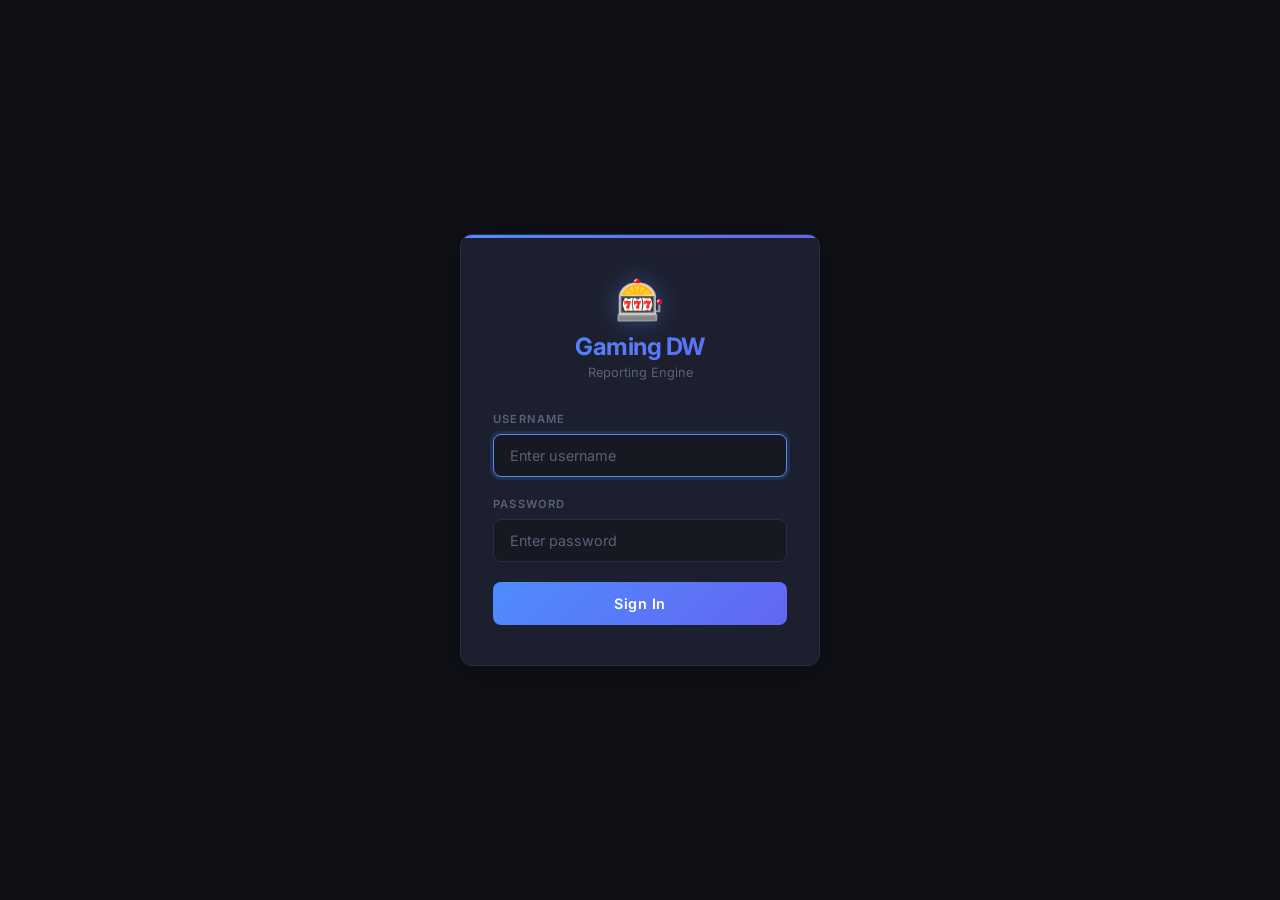
==== src/GamingDW.WebApp/wwwroot/login.html @ 59429f2c "first commit" ====
<!DOCTYPE html>
<html lang="en">

<head>
    <meta charset="UTF-8">
    <meta name="viewport" content="width=device-width, initial-scale=1.0">
    <title>Gaming DW — Login</title>
    <link rel="preconnect" href="https://fonts.googleapis.com">
    <link href="https://fonts.googleapis.com/css2?family=Inter:wght@300;400;500;600;700&display=swap" rel="stylesheet">
    <style>
        :root {
            --bg-primary: #0f1117;
            --bg-secondary: #161822;
            --bg-card: #1c1f2e;
            --border: #2a2d3e;
            --border-accent: #3b3f56;
            --text-primary: #e8eaf0;
            --text-secondary: #8b8fa3;
            --text-muted: #5c6078;
            --accent-blue: #4f8cff;
            --accent-blue-dim: rgba(79, 140, 255, 0.15);
            --accent-red: #f87171;
            --gradient-blue: linear-gradient(135deg, #4f8cff, #6366f1);
            --radius: 12px;
            --font: 'Inter', -apple-system, BlinkMacSystemFont, 'Segoe UI', sans-serif;
        }

        *,
        *::before,
        *::after {
            box-sizing: border-box;
            margin: 0;
            padding: 0;
        }

        body {
            font-family: var(--font);
            background: var(--bg-primary);
            color: var(--text-primary);
            min-height: 100vh;
            display: flex;
            align-items: center;
            justify-content: center;
            -webkit-font-smoothing: antialiased;
        }

        .login-container {
            width: 100%;
            max-width: 400px;
            padding: 20px;
        }

        .login-card {
            background: var(--bg-card);
            border: 1px solid var(--border);
            border-radius: var(--radius);
            padding: 40px 32px;
            box-shadow: 0 8px 40px rgba(0, 0, 0, 0.35);
            position: relative;
            overflow: hidden;
        }

        .login-card::before {
            content: '';
            position: absolute;
            top: 0;
            left: 0;
            right: 0;
            height: 3px;
            background: var(--gradient-blue);
        }

        .logo {
            text-align: center;
            margin-bottom: 32px;
        }

        .logo-icon {
            font-size: 2.5rem;
            display: block;
            margin-bottom: 8px;
            filter: drop-shadow(0 0 12px rgba(79, 140, 255, 0.4));
        }

        .logo h1 {
            font-size: 1.5rem;
            font-weight: 700;
            background: var(--gradient-blue);
            -webkit-background-clip: text;
            -webkit-text-fill-color: transparent;
            background-clip: text;
            letter-spacing: -0.5px;
        }

        .logo p {
            color: var(--text-muted);
            font-size: 0.8rem;
            margin-top: 4px;
        }

        .form-group {
            margin-bottom: 20px;
        }

        .form-group label {
            display: block;
            font-size: 0.7rem;
            font-weight: 600;
            text-transform: uppercase;
            letter-spacing: 1.2px;
            color: var(--text-muted);
            margin-bottom: 8px;
        }

        .form-group input {
            width: 100%;
            padding: 12px 16px;
            background: var(--bg-secondary);
            border: 1px solid var(--border);
            border-radius: 8px;
            color: var(--text-primary);
            font-family: var(--font);
            font-size: 0.9rem;
            outline: none;
            transition: border-color 0.25s;
        }

        .form-group input:focus {
            border-color: var(--accent-blue);
            box-shadow: 0 0 0 3px var(--accent-blue-dim);
        }

        .form-group input::placeholder {
            color: var(--text-muted);
        }

        .btn-login {
            width: 100%;
            padding: 13px;
            background: var(--gradient-blue);
            border: none;
            border-radius: 8px;
            color: white;
            font-family: var(--font);
            font-size: 0.9rem;
            font-weight: 600;
            cursor: pointer;
            transition: opacity 0.25s, transform 0.15s;
            letter-spacing: 0.5px;
        }

        .btn-login:hover {
            opacity: 0.9;
            transform: translateY(-1px);
        }

        .btn-login:active {
            transform: translateY(0);
        }

        .error-msg {
            background: rgba(248, 113, 113, 0.1);
            border: 1px solid rgba(248, 113, 113, 0.3);
            color: var(--accent-red);
            padding: 10px 14px;
            border-radius: 8px;
            font-size: 0.8rem;
            margin-bottom: 20px;
            display: none;
            text-align: center;
        }

        .error-msg.visible {
            display: block;
            animation: shake 0.4s ease;
        }

        @keyframes shake {

            0%,
            100% {
                transform: translateX(0);
            }

            25% {
                transform: translateX(-6px);
            }

            75% {
                transform: translateX(6px);
            }
        }
    </style>
</head>

<body>
    <div class="login-container">
        <div class="login-card">
            <div class="logo">
                <span class="logo-icon">🎰</span>
                <h1>Gaming DW</h1>
                <p>Reporting Engine</p>
            </div>
            <div class="error-msg" id="error-msg">Invalid username or password</div>
            <form id="login-form">
                <div class="form-group">
                    <label for="username">Username</label>
                    <input type="text" id="username" name="username" placeholder="Enter username" required
                        autocomplete="username" autofocus>
                </div>
                <div class="form-group">
                    <label for="password">Password</label>
                    <input type="password" id="password" name="password" placeholder="Enter password" required
                        autocomplete="current-password">
                </div>
                <button type="submit" class="btn-login">Sign In</button>
            </form>
        </div>
    </div>
    <script>
        document.getElementById('login-form').addEventListener('submit', async (e) => {
            e.preventDefault();
            const errEl = document.getElementById('error-msg');
            errEl.classList.remove('visible');

            const username = document.getElementById('username').value;
            const password = document.getElementById('password').value;

            try {
                const res = await fetch('/api/auth/login', {
                    method: 'POST',
                    headers: { 'Content-Type': 'application/json' },
                    body: JSON.stringify({ username, password })
                });
                if (res.ok) {
                    window.location.href = '/';
                } else {
                    errEl.textContent = (await res.json()).error || 'Invalid credentials';
                    errEl.classList.add('visible');
                }
            } catch {
                errEl.textContent = 'Connection error';
                errEl.classList.add('visible');
            }
        });
    </script>
</body>

</html>
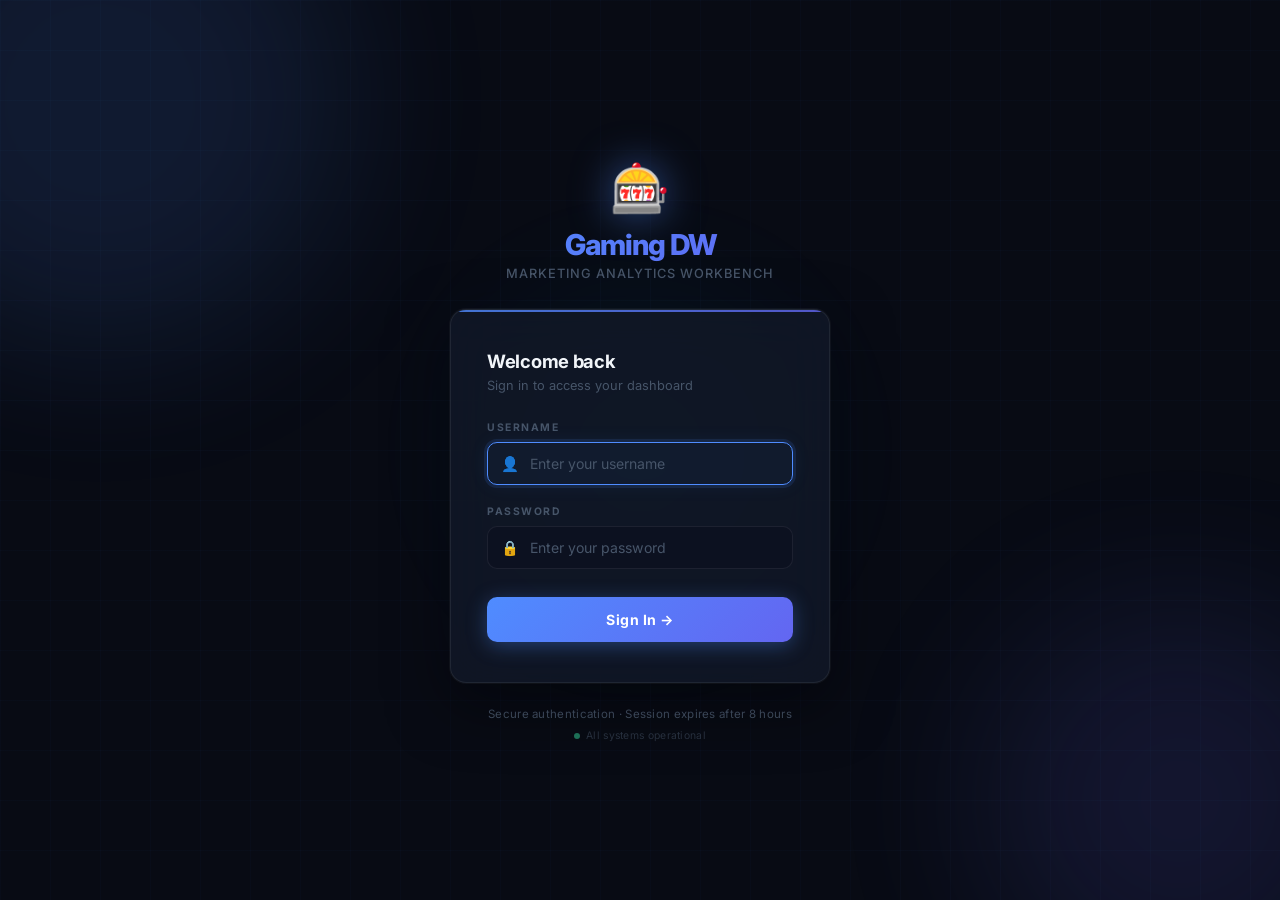
==== commit 38f50b07: "modified:   src/GamingDW.DataGenerator/Program.cs modified:   src/GamingDW.WebApp/Auth/AuthService.c" ====
--- a/src/GamingDW.WebApp/wwwroot/login.html
+++ b/src/GamingDW.WebApp/wwwroot/login.html
@@ -4,30 +4,31 @@
 <head>
     <meta charset="UTF-8">
     <meta name="viewport" content="width=device-width, initial-scale=1.0">
-    <title>Gaming DW — Login</title>
+    <title>Gaming DW — Sign In</title>
+    <meta name="description" content="Sign in to the Gaming DW Marketing Analytics Workbench">
     <link rel="preconnect" href="https://fonts.googleapis.com">
-    <link href="https://fonts.googleapis.com/css2?family=Inter:wght@300;400;500;600;700&display=swap" rel="stylesheet">
+    <link rel="preconnect" href="https://fonts.gstatic.com" crossorigin>
+    <link href="https://fonts.googleapis.com/css2?family=Inter:wght@300;400;500;600;700;800&display=swap" rel="stylesheet">
     <style>
         :root {
-            --bg-primary: #0f1117;
-            --bg-secondary: #161822;
-            --bg-card: #1c1f2e;
-            --border: #2a2d3e;
-            --border-accent: #3b3f56;
-            --text-primary: #e8eaf0;
-            --text-secondary: #8b8fa3;
-            --text-muted: #5c6078;
+            --bg-primary: #080b14;
+            --bg-card: #111827;
+            --bg-secondary: #0d1121;
+            --border: rgba(255, 255, 255, 0.07);
+            --border-accent: rgba(255, 255, 255, 0.14);
+            --text-primary: #f1f5f9;
+            --text-secondary: #94a3b8;
+            --text-muted: #475569;
             --accent-blue: #4f8cff;
-            --accent-blue-dim: rgba(79, 140, 255, 0.15);
+            --accent-blue-bright: #60a5fa;
+            --accent-blue-dim: rgba(79, 140, 255, 0.12);
             --accent-red: #f87171;
-            --gradient-blue: linear-gradient(135deg, #4f8cff, #6366f1);
-            --radius: 12px;
+            --gradient-blue: linear-gradient(135deg, #4f8cff 0%, #6366f1 100%);
+            --radius: 16px;
             --font: 'Inter', -apple-system, BlinkMacSystemFont, 'Segoe UI', sans-serif;
         }
 
-        *,
-        *::before,
-        *::after {
+        *, *::before, *::after {
             box-sizing: border-box;
             margin: 0;
             padding: 0;
@@ -42,189 +43,441 @@
             align-items: center;
             justify-content: center;
             -webkit-font-smoothing: antialiased;
-        }
-
-        .login-container {
+            overflow: hidden;
+        }
+
+        /* Animated background */
+        .bg-effects {
+            position: fixed;
+            inset: 0;
+            pointer-events: none;
+            overflow: hidden;
+        }
+
+        .bg-orb {
+            position: absolute;
+            border-radius: 50%;
+            filter: blur(80px);
+            opacity: 0.12;
+            animation: orbFloat 8s ease-in-out infinite;
+        }
+
+        .bg-orb-1 {
+            width: 500px;
+            height: 500px;
+            background: #4f8cff;
+            top: -150px;
+            left: -150px;
+            animation-delay: 0s;
+        }
+
+        .bg-orb-2 {
+            width: 400px;
+            height: 400px;
+            background: #6366f1;
+            bottom: -100px;
+            right: -100px;
+            animation-delay: -3s;
+        }
+
+        .bg-orb-3 {
+            width: 300px;
+            height: 300px;
+            background: #22d3ee;
+            top: 50%;
+            left: 50%;
+            transform: translate(-50%, -50%);
+            animation-delay: -6s;
+            opacity: 0.06;
+        }
+
+        .bg-grid {
+            position: fixed;
+            inset: 0;
+            background-image:
+                linear-gradient(rgba(79, 140, 255, 0.025) 1px, transparent 1px),
+                linear-gradient(90deg, rgba(79, 140, 255, 0.025) 1px, transparent 1px);
+            background-size: 50px 50px;
+        }
+
+        @keyframes orbFloat {
+            0%, 100% { transform: translate(0, 0) scale(1); }
+            33% { transform: translate(20px, -20px) scale(1.05); }
+            66% { transform: translate(-10px, 15px) scale(0.97); }
+        }
+
+        /* Login wrapper */
+        .login-wrapper {
             width: 100%;
-            max-width: 400px;
+            max-width: 420px;
             padding: 20px;
-        }
-
-        .login-card {
-            background: var(--bg-card);
-            border: 1px solid var(--border);
-            border-radius: var(--radius);
-            padding: 40px 32px;
-            box-shadow: 0 8px 40px rgba(0, 0, 0, 0.35);
             position: relative;
-            overflow: hidden;
-        }
-
-        .login-card::before {
-            content: '';
-            position: absolute;
-            top: 0;
-            left: 0;
-            right: 0;
-            height: 3px;
-            background: var(--gradient-blue);
-        }
-
-        .logo {
+            z-index: 10;
+            animation: slideUp 0.5s cubic-bezier(0.34, 1.56, 0.64, 1);
+        }
+
+        @keyframes slideUp {
+            from { opacity: 0; transform: translateY(24px) scale(0.97); }
+            to { opacity: 1; transform: translateY(0) scale(1); }
+        }
+
+        /* Brand strip above card */
+        .brand-strip {
             text-align: center;
-            margin-bottom: 32px;
-        }
-
-        .logo-icon {
-            font-size: 2.5rem;
-            display: block;
-            margin-bottom: 8px;
-            filter: drop-shadow(0 0 12px rgba(79, 140, 255, 0.4));
-        }
-
-        .logo h1 {
-            font-size: 1.5rem;
-            font-weight: 700;
+            margin-bottom: 28px;
+        }
+
+        .brand-icon {
+            font-size: 3rem;
+            display: inline-block;
+            margin-bottom: 10px;
+            filter: drop-shadow(0 0 20px rgba(79, 140, 255, 0.5));
+            animation: iconFloat 3s ease-in-out infinite;
+        }
+
+        @keyframes iconFloat {
+            0%, 100% { transform: translateY(0); }
+            50% { transform: translateY(-6px); }
+        }
+
+        .brand-name {
+            font-size: 1.8rem;
+            font-weight: 800;
             background: var(--gradient-blue);
             -webkit-background-clip: text;
             -webkit-text-fill-color: transparent;
             background-clip: text;
-            letter-spacing: -0.5px;
-        }
-
-        .logo p {
+            letter-spacing: -1px;
+            display: block;
+        }
+
+        .brand-sub {
             color: var(--text-muted);
             font-size: 0.8rem;
+            font-weight: 500;
+            letter-spacing: 1px;
+            text-transform: uppercase;
             margin-top: 4px;
         }
 
+        /* Card */
+        .login-card {
+            background: rgba(17, 24, 39, 0.85);
+            border: 1px solid var(--border);
+            border-radius: var(--radius);
+            padding: 40px 36px;
+            backdrop-filter: blur(24px);
+            -webkit-backdrop-filter: blur(24px);
+            box-shadow:
+                0 0 0 1px rgba(255, 255, 255, 0.04),
+                0 20px 60px rgba(0, 0, 0, 0.5),
+                0 0 80px rgba(79, 140, 255, 0.04);
+            position: relative;
+            overflow: hidden;
+        }
+
+        .login-card::before {
+            content: '';
+            position: absolute;
+            top: 0; left: 0; right: 0;
+            height: 2px;
+            background: var(--gradient-blue);
+            opacity: 0.8;
+        }
+
+        .card-title {
+            font-size: 1.15rem;
+            font-weight: 700;
+            color: var(--text-primary);
+            margin-bottom: 6px;
+            letter-spacing: -0.3px;
+        }
+
+        .card-subtitle {
+            font-size: 0.8rem;
+            color: var(--text-muted);
+            margin-bottom: 28px;
+        }
+
+        /* Form */
         .form-group {
             margin-bottom: 20px;
         }
 
         .form-group label {
             display: block;
-            font-size: 0.7rem;
-            font-weight: 600;
+            font-size: 0.65rem;
+            font-weight: 700;
             text-transform: uppercase;
-            letter-spacing: 1.2px;
+            letter-spacing: 1.5px;
             color: var(--text-muted);
             margin-bottom: 8px;
+        }
+
+        .input-wrapper {
+            position: relative;
+        }
+
+        .input-icon {
+            position: absolute;
+            left: 14px;
+            top: 50%;
+            transform: translateY(-50%);
+            color: var(--text-muted);
+            font-size: 0.9rem;
+            pointer-events: none;
+            transition: color 0.2s;
         }
 
         .form-group input {
             width: 100%;
-            padding: 12px 16px;
-            background: var(--bg-secondary);
+            padding: 12px 16px 12px 42px;
+            background: rgba(13, 17, 33, 0.8);
             border: 1px solid var(--border);
-            border-radius: 8px;
+            border-radius: 10px;
             color: var(--text-primary);
             font-family: var(--font);
-            font-size: 0.9rem;
+            font-size: 0.88rem;
             outline: none;
-            transition: border-color 0.25s;
+            transition: border-color 0.2s, box-shadow 0.2s, background 0.2s;
         }
 
         .form-group input:focus {
             border-color: var(--accent-blue);
-            box-shadow: 0 0 0 3px var(--accent-blue-dim);
+            background: rgba(79, 140, 255, 0.04);
+            box-shadow: 0 0 0 3px var(--accent-blue-dim), 0 0 20px rgba(79, 140, 255, 0.08);
+        }
+
+        .form-group input:focus ~ .input-icon,
+        .input-wrapper:focus-within .input-icon {
+            color: var(--accent-blue);
         }
 
         .form-group input::placeholder {
             color: var(--text-muted);
         }
 
+        /* submit button */
         .btn-login {
             width: 100%;
-            padding: 13px;
+            padding: 14px;
             background: var(--gradient-blue);
             border: none;
-            border-radius: 8px;
+            border-radius: 10px;
             color: white;
             font-family: var(--font);
-            font-size: 0.9rem;
-            font-weight: 600;
+            font-size: 0.88rem;
+            font-weight: 700;
             cursor: pointer;
-            transition: opacity 0.25s, transform 0.15s;
+            transition: all 0.2s cubic-bezier(0.4, 0, 0.2, 1);
             letter-spacing: 0.5px;
+            position: relative;
+            overflow: hidden;
+            box-shadow: 0 4px 20px rgba(79, 140, 255, 0.35);
+            margin-top: 8px;
+        }
+
+        .btn-login::before {
+            content: '';
+            position: absolute;
+            inset: 0;
+            background: linear-gradient(135deg, rgba(255,255,255,0.1) 0%, transparent 100%);
+            opacity: 0;
+            transition: opacity 0.2s;
         }
 
         .btn-login:hover {
-            opacity: 0.9;
-            transform: translateY(-1px);
+            transform: translateY(-2px);
+            box-shadow: 0 8px 30px rgba(79, 140, 255, 0.5);
+        }
+
+        .btn-login:hover::before {
+            opacity: 1;
         }
 
         .btn-login:active {
             transform: translateY(0);
-        }
-
+            box-shadow: 0 4px 16px rgba(79, 140, 255, 0.3);
+        }
+
+        .btn-login:disabled {
+            opacity: 0.7;
+            cursor: not-allowed;
+            transform: none;
+        }
+
+        /* Loading spinner inside button */
+        .btn-login.loading .btn-text { opacity: 0; }
+        .btn-login.loading::after {
+            content: '';
+            position: absolute;
+            width: 18px; height: 18px;
+            border: 2px solid rgba(255,255,255,0.3);
+            border-top-color: white;
+            border-radius: 50%;
+            animation: spin 0.6s linear infinite;
+            top: 50%; left: 50%;
+            transform: translate(-50%, -50%);
+        }
+
+        @keyframes spin {
+            to { transform: translate(-50%, -50%) rotate(360deg); }
+        }
+
+        /* Error */
         .error-msg {
-            background: rgba(248, 113, 113, 0.1);
-            border: 1px solid rgba(248, 113, 113, 0.3);
+            background: rgba(248, 113, 113, 0.08);
+            border: 1px solid rgba(248, 113, 113, 0.25);
             color: var(--accent-red);
-            padding: 10px 14px;
-            border-radius: 8px;
+            padding: 12px 16px;
+            border-radius: 10px;
             font-size: 0.8rem;
             margin-bottom: 20px;
             display: none;
+            align-items: center;
+            gap: 8px;
+        }
+
+        .error-msg.visible {
+            display: flex;
+            animation: shake 0.4s ease;
+        }
+
+        .error-icon { font-size: 1rem; flex-shrink: 0; }
+
+        @keyframes shake {
+            0%, 100% { transform: translateX(0); }
+            20% { transform: translateX(-6px); }
+            40% { transform: translateX(6px); }
+            60% { transform: translateX(-4px); }
+            80% { transform: translateX(4px); }
+        }
+
+        /* Footer note */
+        .login-footer {
             text-align: center;
-        }
-
-        .error-msg.visible {
-            display: block;
-            animation: shake 0.4s ease;
-        }
-
-        @keyframes shake {
-
-            0%,
-            100% {
-                transform: translateX(0);
-            }
-
-            25% {
-                transform: translateX(-6px);
-            }
-
-            75% {
-                transform: translateX(6px);
-            }
+            margin-top: 24px;
+            color: var(--text-muted);
+            font-size: 0.72rem;
+            letter-spacing: 0.3px;
+        }
+
+        .version-tag {
+            display: inline-flex;
+            align-items: center;
+            gap: 6px;
+            color: var(--text-muted);
+            font-size: 0.65rem;
+            margin-top: 8px;
+            opacity: 0.5;
+        }
+
+        .status-dot {
+            width: 6px;
+            height: 6px;
+            border-radius: 50%;
+            background: #34d399;
+            animation: pulse 2s ease infinite;
+        }
+
+        @keyframes pulse {
+            0%, 100% { box-shadow: 0 0 0 0 rgba(52, 211, 153, 0.5); }
+            50% { box-shadow: 0 0 0 5px rgba(52, 211, 153, 0); }
         }
     </style>
 </head>
 
 <body>
-    <div class="login-container">
+    <div class="bg-effects">
+        <div class="bg-orb bg-orb-1"></div>
+        <div class="bg-orb bg-orb-2"></div>
+        <div class="bg-orb bg-orb-3"></div>
+        <div class="bg-grid"></div>
+    </div>
+
+    <div class="login-wrapper">
+        <div class="brand-strip">
+            <span class="brand-icon">🎰</span>
+            <span class="brand-name">Gaming DW</span>
+            <p class="brand-sub">Marketing Analytics Workbench</p>
+        </div>
+
         <div class="login-card">
-            <div class="logo">
-                <span class="logo-icon">🎰</span>
-                <h1>Gaming DW</h1>
-                <p>Reporting Engine</p>
+            <h1 class="card-title">Welcome back</h1>
+            <p class="card-subtitle">Sign in to access your dashboard</p>
+
+            <div class="error-msg" id="error-msg" role="alert">
+                <span class="error-icon">⚠</span>
+                <span id="error-text">Invalid username or password</span>
             </div>
-            <div class="error-msg" id="error-msg">Invalid username or password</div>
-            <form id="login-form">
+
+            <form id="login-form" novalidate>
                 <div class="form-group">
                     <label for="username">Username</label>
-                    <input type="text" id="username" name="username" placeholder="Enter username" required
-                        autocomplete="username" autofocus>
+                    <div class="input-wrapper">
+                        <input type="text" id="username" name="username"
+                            placeholder="Enter your username"
+                            required autocomplete="username" autofocus>
+                        <span class="input-icon">👤</span>
+                    </div>
                 </div>
                 <div class="form-group">
                     <label for="password">Password</label>
-                    <input type="password" id="password" name="password" placeholder="Enter password" required
-                        autocomplete="current-password">
+                    <div class="input-wrapper">
+                        <input type="password" id="password" name="password"
+                            placeholder="Enter your password"
+                            required autocomplete="current-password">
+                        <span class="input-icon">🔒</span>
+                    </div>
                 </div>
-                <button type="submit" class="btn-login">Sign In</button>
+                <button type="submit" class="btn-login" id="btn-login">
+                    <span class="btn-text">Sign In →</span>
+                </button>
             </form>
         </div>
+
+        <div class="login-footer">
+            <div>Secure authentication · Session expires after 8 hours</div>
+            <div class="version-tag">
+                <span class="status-dot"></span>
+                All systems operational
+            </div>
+        </div>
     </div>
+
     <script>
-        document.getElementById('login-form').addEventListener('submit', async (e) => {
+        const form = document.getElementById('login-form');
+        const errEl = document.getElementById('error-msg');
+        const errText = document.getElementById('error-text');
+        const btn = document.getElementById('btn-login');
+
+        function showError(msg) {
+            errText.textContent = msg;
+            errEl.classList.add('visible');
+        }
+
+        function hideError() {
+            errEl.classList.remove('visible');
+        }
+
+        function setLoading(loading) {
+            btn.disabled = loading;
+            btn.classList.toggle('loading', loading);
+        }
+
+        form.addEventListener('submit', async (e) => {
             e.preventDefault();
-            const errEl = document.getElementById('error-msg');
-            errEl.classList.remove('visible');
-
-            const username = document.getElementById('username').value;
+            hideError();
+
+            const username = document.getElementById('username').value.trim();
             const password = document.getElementById('password').value;
+
+            if (!username || !password) {
+                showError('Please enter both username and password');
+                return;
+            }
+
+            setLoading(true);
 
             try {
                 const res = await fetch('/api/auth/login', {
@@ -232,17 +485,27 @@
                     headers: { 'Content-Type': 'application/json' },
                     body: JSON.stringify({ username, password })
                 });
+
                 if (res.ok) {
                     window.location.href = '/';
                 } else {
-                    errEl.textContent = (await res.json()).error || 'Invalid credentials';
-                    errEl.classList.add('visible');
+                    let msg = 'Invalid credentials';
+                    try {
+                        const data = await res.json();
+                        msg = data.error || msg;
+                    } catch { }
+                    showError(msg);
+                    setLoading(false);
                 }
             } catch {
-                errEl.textContent = 'Connection error';
-                errEl.classList.add('visible');
+                showError('Connection error — please try again');
+                setLoading(false);
             }
         });
+
+        // Clear error on input
+        document.getElementById('username').addEventListener('input', hideError);
+        document.getElementById('password').addEventListener('input', hideError);
     </script>
 </body>
 
